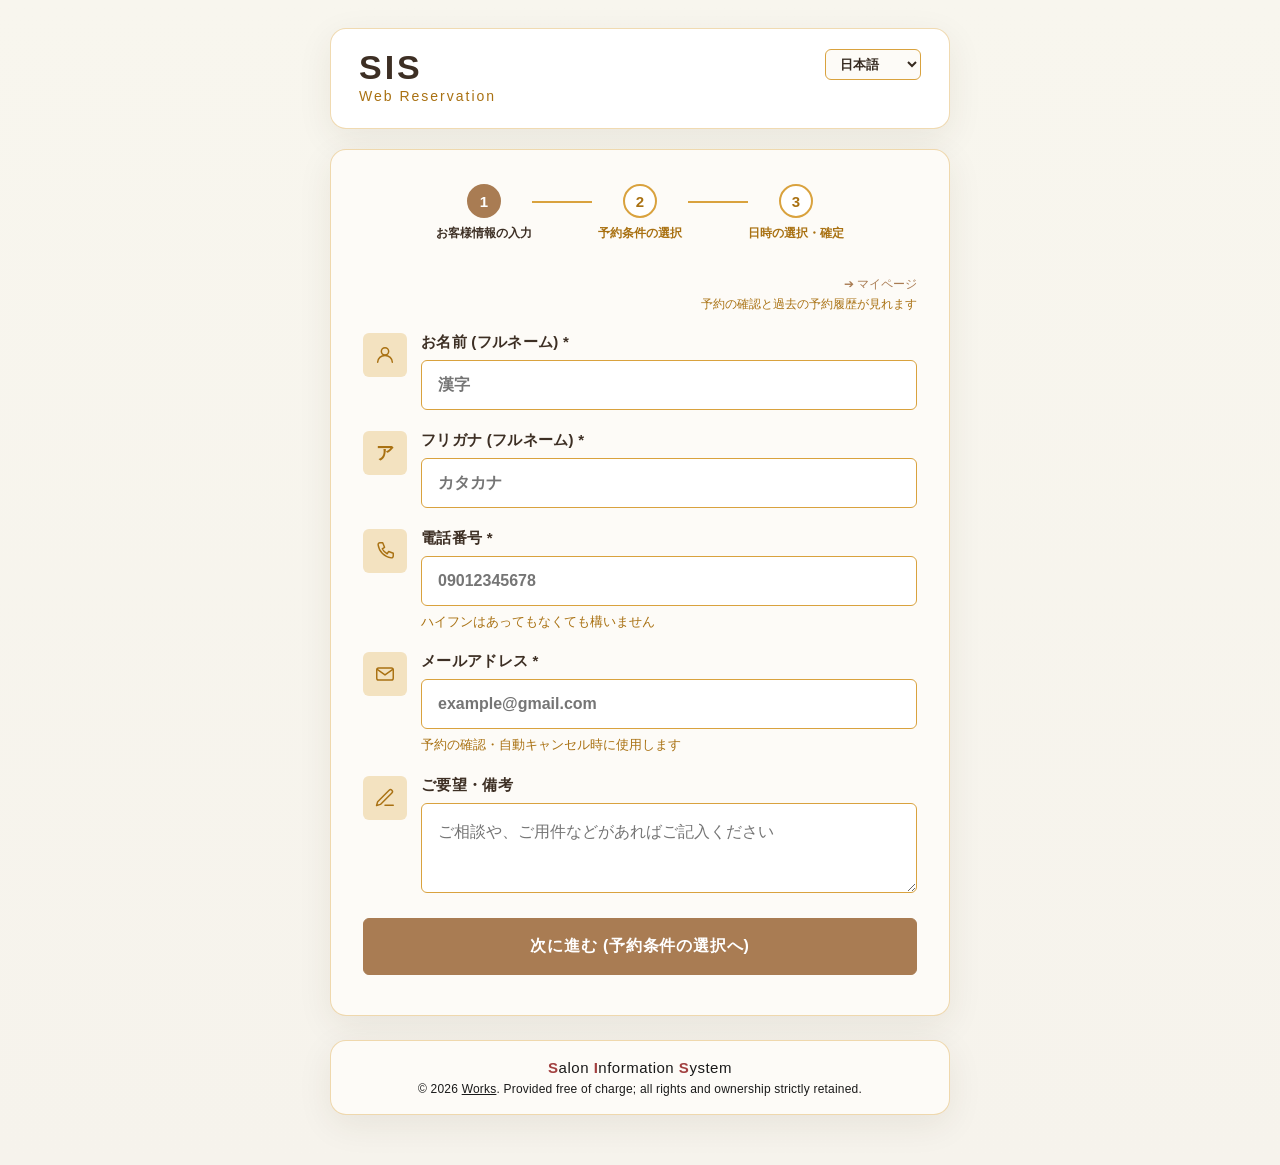
==== index.html @ a1fdc8af "Add files via upload" ====
<!DOCTYPE html>
<html lang="ja">
<head>
  <meta charset="UTF-8">
  <meta name="viewport" content="width=device-width, initial-scale=1.0">
  <title>SIS Web Reservation - ver 4.4.2</title>
  <link rel="stylesheet" href="./style.css?v=1.21.0">
</head>
<body>

<div id="gas-config-bridge" style="display: none;"></div>

<div class="page-header-bar" id="page-header-bar">
  <div class="page-header-left">
    <img id="shop-logo" class="shop-logo" style="display: none;" alt="店舗ロゴ">
    <h1 id="main-title"><span class="title-main">SIS</span><span class="title-sub">Web Reservation</span></h1>
    <div class="subtitle" id="main-subtitle" style="display: none;"></div>
  </div>
  <div class="page-header-right-group">
    <div class="lang-switcher">
      <select id="lang-select" aria-label="Language">
        <option value="ja">日本語</option>
        <option value="en">English</option>
        <option value="ko">한국어</option>
        <option value="zh-CN">简体中文</option>
        <option value="zh-TW">繁體中文</option>
        <option value="fr">Français</option>
      </select>
    </div>
    <div class="page-header-right" id="page-header-right" style="display: none;">
      <div class="header-contact-phone" id="header-contact-phone" style="display: none;">
        <svg class="phone-icon" viewBox="0 0 24 24" fill="none" stroke="currentColor" stroke-width="1.8" stroke-linecap="round" stroke-linejoin="round" aria-hidden="true"><path d="M6.5 3h3l2 5-2.5 1.6a11.5 11.5 0 0 0 5.4 5.4L16 12.5l5 2v3a2 2 0 0 1-2.2 2A16.5 16.5 0 0 1 4.5 5.2 2 2 0 0 1 6.5 3z"/></svg>
        <span id="header-contact-phone-text"></span>
      </div>
      <div class="header-contact-info-line" id="header-contact-info-line" style="display: none;"></div>
    </div>
  </div>
</div>

<div class="container">
  <div id="change-banner" class="change-alert-banner" style="display: none;">
    <span data-i18n-html="change_banner_status">現在 <strong>【予約日時を変更中】</strong> です。</span><br>
    <div class="change-alert-box">
      <strong class="change-alert-title" data-i18n="change_banner_prev_title">【変更前の予約内容】</strong>
      <div class="change-alert-row"><span class="res-label res-label-short" data-i18n="change_banner_label_datetime">日時:</span><span id="prev-datetime" class="font-bold"></span></div>
      <div class="change-alert-row"><span class="res-label res-label-short" data-i18n="change_banner_label_menu">メニュー:</span><span id="prev-menu" class="font-bold"></span></div>
      <div class="change-alert-row"><span class="res-label res-label-short" data-i18n="change_banner_label_staff">担当者:</span><span id="prev-staff" class="font-bold"></span></div>
      <div class="change-alert-row"><span class="res-label res-label-short" data-i18n="change_banner_label_id">予約ID:</span><span id="prev-id" class="font-bold"></span></div>
    </div>
    <span data-i18n="change_banner_instruction">新しい日時を選択して、一番下の「変更を確定する」ボタンを押してください。</span>
    <button type="button" id="cancel-change-btn" class="btn-cancel-change" data-i18n="change_banner_cancel_btn">➔ 変更をやめる</button>
  </div>

  <div class="step-indicator" id="step-indicator">
    <div class="step-item" data-step="1">
      <div class="step-circle">1</div>
      <div class="step-label" data-i18n="step_label_1">お客様情報の入力</div>
    </div>
    <div class="step-line"></div>
    <div class="step-item" data-step="2">
      <div class="step-circle">2</div>
      <div class="step-label" data-i18n="step_label_2">予約条件の選択</div>
    </div>
    <div class="step-line"></div>
    <div class="step-item" data-step="3">
      <div class="step-circle">3</div>
      <div class="step-label" data-i18n="step_label_3">日時の選択・確定</div>
    </div>
  </div>

  <form id="reservation-form">

    <!-- ==========================================
         STEP 1: お客様情報の入力画面
         ========================================== -->
    <div id="step-1-container" class="step-section">
      <div class="check-link-area">
        <button type="button" id="home-btn" class="btn-link" style="display: none;">⬅ トップページに戻る</button>
        <div class="check-link-cta">
          <button type="button" id="go-to-check-btn" class="btn-link" data-i18n="mypage_link">➔ マイページ</button>
          <div class="check-link-note" data-i18n="mypage_note">予約の確認と過去の予約履歴が見れます</div>
        </div>
      </div>

      <div class="form-group form-group-icon">
        <div class="field-icon" aria-hidden="true">
          <svg viewBox="0 0 24 24" fill="none" stroke="currentColor" stroke-width="1.6" stroke-linecap="round" stroke-linejoin="round"><circle cx="12" cy="8" r="4"/><path d="M4 20c0-4.4 3.6-7.5 8-7.5s8 3.1 8 7.5"/></svg>
        </div>
        <div class="field-content">
          <label for="name" data-i18n="label_name">お名前 (フルネーム) *</label>
          <input type="text" id="name" required placeholder="漢字" data-i18n-placeholder="placeholder_name">
        </div>
      </div>

      <div class="form-group form-group-icon">
        <div class="field-icon field-icon-text" aria-hidden="true">ア</div>
        <div class="field-content">
          <label for="name_kana" data-i18n="label_name_kana">フリガナ (フルネーム) *</label>
          <input type="text" id="name_kana" required placeholder="カタカナ" data-i18n-placeholder="placeholder_name_kana">
        </div>
      </div>

      <div class="form-group form-group-icon">
        <div class="field-icon" aria-hidden="true">
          <svg viewBox="0 0 24 24" fill="none" stroke="currentColor" stroke-width="1.6" stroke-linecap="round" stroke-linejoin="round"><path d="M6.5 3h3l2 5-2.5 1.6a11.5 11.5 0 0 0 5.4 5.4L16 12.5l5 2v3a2 2 0 0 1-2.2 2A16.5 16.5 0 0 1 4.5 5.2 2 2 0 0 1 6.5 3z"/></svg>
        </div>
        <div class="field-content">
          <label for="tel" data-i18n="label_tel">電話番号 *</label>
          <input type="tel" id="tel" required placeholder="09012345678" pattern="^[0-9\-]+$" data-i18n-placeholder="placeholder_tel">
          <div class="note" data-i18n="note_tel">ハイフンはあってもなくても構いません</div>
        </div>
      </div>

      <div class="form-group form-group-icon">
        <div class="field-icon" aria-hidden="true">
          <svg viewBox="0 0 24 24" fill="none" stroke="currentColor" stroke-width="1.6" stroke-linecap="round" stroke-linejoin="round"><rect x="3" y="5.5" width="18" height="13" rx="2"/><path d="M3.5 7l8.5 6 8.5-6"/></svg>
        </div>
        <div class="field-content">
          <label for="email" data-i18n="label_email">メールアドレス *</label>
          <input type="email" id="email" required placeholder="example@gmail.com" data-i18n-placeholder="placeholder_email">
          <div class="note" data-i18n="note_email">予約の確認・自動キャンセル時に使用します</div>
        </div>
      </div>

      <div class="form-group form-group-icon">
        <div class="field-icon" aria-hidden="true">
          <svg viewBox="0 0 24 24" fill="none" stroke="currentColor" stroke-width="1.6" stroke-linecap="round" stroke-linejoin="round"><path d="M12 20h9"/><path d="M16.5 3.5a2.1 2.1 0 0 1 3 3L7 19l-4.2 1.2L4 16 16.5 3.5z"/></svg>
        </div>
        <div class="field-content">
          <label for="memo" data-i18n="label_memo">ご要望・備考</label>
          <textarea id="memo" placeholder="ご相談や、ご用件などがあればご記入ください" data-i18n-placeholder="placeholder_memo"></textarea>
        </div>
      </div>

      <button type="button" id="to-step-2-btn" class="btn-submit" data-i18n="btn_to_step2">次に進む (予約条件の選択へ)</button>
    </div>

    <!-- ==========================================
         STEP 2: 予約条件の選択画面
         ========================================== -->
    <div id="step-2-container" class="step-section" style="display: none;">
      <div class="check-link-area">
        <div class="check-link-cta">
          <button type="button" id="go-to-check-btn-step2" class="btn-link" data-i18n="mypage_link">➔ マイページ</button>
          <div class="check-link-note" data-i18n="mypage_note">予約の確認と過去の予約履歴が見れます</div>
        </div>
      </div>

      <div class="form-group form-group-icon">
        <div class="field-icon" aria-hidden="true">
          <svg viewBox="0 0 24 24" fill="none" stroke="currentColor" stroke-width="1.6" stroke-linecap="round" stroke-linejoin="round"><rect x="3.5" y="5" width="17" height="15" rx="2"/><path d="M3.5 9.5h17"/><path d="M8 3v4"/><path d="M16 3v4"/></svg>
        </div>
        <div class="field-content">
          <label for="date" data-i18n="label_date">ご来店希望日 *</label>
          <input type="date" id="date">
        </div>
      </div>

      <div class="form-group form-group-icon" id="staff-group">
        <div class="field-icon" aria-hidden="true">
          <svg viewBox="0 0 24 24" fill="none" stroke="currentColor" stroke-width="1.6" stroke-linecap="round" stroke-linejoin="round"><circle cx="12" cy="8" r="4"/><path d="M4 20c0-4.4 3.6-7.5 8-7.5s8 3.1 8 7.5"/></svg>
        </div>
        <div class="field-content">
          <label for="staff" data-i18n="label_staff">担当スタッフ *</label>
          <select id="staff">
            <!-- JSが自動組み立て -->
          </select>
        </div>
      </div>

      <div class="form-group form-group-icon">
        <div class="field-icon" aria-hidden="true">
          <svg viewBox="0 0 24 24" fill="none" stroke="currentColor" stroke-width="1.6" stroke-linecap="round" stroke-linejoin="round"><circle cx="6" cy="6" r="3"/><circle cx="6" cy="18" r="3"/><path d="M20 4L8.5 15.5"/><path d="M14.5 14.5L20 20"/><path d="M8.5 8.5L11 11"/></svg>
        </div>
        <div class="field-content">
          <label><span data-i18n="label_menu">施術メニュー</span><span id="menu-multi-select-note" data-i18n="label_menu_multi_note"> (複数選択可)</span> *</label>
          <div id="menu-container" class="menu-checkbox-container">
            <!-- ここにJavaScriptでチェックボックスを動的に生成します -->
          </div>
          <p id="menu-note-text" class="menu-note-text" style="display: none;"></p>
          <div id="menu-total-display" class="menu-total-display" style="display: none;"></div>
        </div>
      </div>

      <div class="btn-group">
        <button type="button" id="back-to-step-1-btn" class="btn-back" data-i18n="btn_back">⬅ 戻る</button>
        <button type="button" id="to-step-3-btn" class="btn-submit" data-i18n="btn_to_step3">次に進む (空き日時の選択へ)</button>
      </div>
    </div>

    <!-- ==========================================
         STEP 3: 空き日時の選択・確定画面
         ========================================== -->
    <div id="step-3-container" class="step-section" style="display: none;">
      <div class="form-group">
        <label class="label-with-icon">
          <svg viewBox="0 0 24 24" fill="none" stroke="currentColor" stroke-width="1.6" stroke-linecap="round" stroke-linejoin="round" class="label-icon" aria-hidden="true"><circle cx="12" cy="12" r="8.5"/><path d="M12 7.5V12l3 2"/></svg>
          <span data-i18n="label_datetime_select">ご来店希望日時を選択してください *</span>
        </label>
        <div class="timetable-nav-group">
          <button type="button" id="prev-timetable-btn" class="btn-timetable-nav" data-i18n="btn_prev_timetable">⬅ 前の日程を見る</button>
          <button type="button" id="next-timetable-btn" class="btn-timetable-nav" data-i18n="btn_next_timetable">次の日程を見る ➔</button>
        </div>
        <div id="timetable-loading" class="note" style="display: none;" data-i18n="timetable_loading">空き状況をリアルタイムで読み込んでいます...</div>
        <div id="timetable-container">
          <div class="no-data" data-i18n="timetable_placeholder">条件に沿った空き枠を表示しています。</div>
        </div>
        <input type="hidden" id="selected-date">
        <input type="hidden" id="selected-time">
      </div>

      <div class="btn-group">
        <button type="button" id="back-to-step-2-btn" class="btn-back" data-i18n="btn_back">⬅ 戻る</button>
        <button type="submit" id="submit-btn" class="btn-submit" disabled data-i18n="submit_btn_default">日時を選択してください</button>
      </div>
    </div>

  </form>

  <!-- ==========================================
       別画面風: 予約の確認・キャンセル画面
       ========================================== -->
  <div id="check-tab-container" class="step-section" style="display: none;">
    <h2 data-i18n="mypage_title">ご予約の確認・キャンセル</h2>
    <div class="form-group">
      <label for="check-tel" data-i18n="label_check_tel">ご登録の電話番号</label>
      <input type="tel" id="check-tel" placeholder="09012345678" data-i18n-placeholder="placeholder_tel">
    </div>
    
    <div class="form-group">
      <label for="check-email" data-i18n="label_check_email">ご登録のメールアドレス</label>
      <input type="email" id="check-email" placeholder="example@gmail.com" data-i18n-placeholder="placeholder_email">
      <div class="note" data-i18n="note_check">ご予約時に入力した「電話番号」と「メールアドレス」で検索します。</div>
    </div>
    
    <div class="btn-group">
      <button type="button" id="back-from-check-btn" class="btn-back" data-i18n="btn_back_to_new">⬅ 戻る（新規予約へ）</button>
      <button type="button" id="check-btn" class="btn-submit" data-i18n="btn_check">ご予約状況を確認する</button>
    </div>

    <hr class="section-divider">

    <div class="mypage-tabs">
      <button type="button" class="mypage-tab-btn active" id="mypage-tab-current" data-target="check-results-area" data-i18n="tab_current">現在の予約</button>
      <button type="button" class="mypage-tab-btn" id="mypage-tab-history" data-target="history-results-area" data-i18n="tab_history">過去の履歴</button>
      <button type="button" class="mypage-tab-btn" id="mypage-tab-waitlist" data-target="waitlist-results-area" data-i18n="tab_waitlist">キャンセル待ち</button>
    </div>

    <div id="check-results-area" class="mypage-tab-panel">
      <div class="no-data" data-i18n="check_placeholder">情報を入力して確認ボタンを押してください。</div>
    </div>

    <div id="history-results-area" class="mypage-tab-panel" style="display: none;"></div>

    <div id="waitlist-results-area" class="mypage-tab-panel" style="display: none;"></div>
  </div>

  <!-- ==========================================
       情報セクションのカードから遷移する、断片ページの表示エリア
       ヘッダー・フッターはそのままに、この部分だけ差し替わる
       ========================================== -->
  <div id="page-fragment-container" class="step-section" style="display: none;">
    <div class="check-link-area">
      <button type="button" id="back-to-reservation-btn" class="btn-link" data-i18n="btn_back_to_form">⬅ 予約フォームに戻る</button>
    </div>
    <div id="page-fragment-content"></div>
  </div>

</div>

<div class="info-section" id="info-section" style="display: none;">
  <div class="info-section-heading" id="info-section-heading">Information</div>
  <div class="info-cards" id="info-cards">
    <!-- ここにJavaScriptでカードを動的に生成します -->
  </div>
</div>

<div class="system-footer">
  <span class="footer-highlight">S</span>alon <span class="footer-highlight">I</span>nformation <span class="footer-highlight">S</span>ystem
  <!-- リンク先が決まったら、下の href="#" を書き換える -->
  <div class="copyright-line">&copy; 2026 <a href="#" id="copyright-link" target="_blank" rel="noopener">Works</a>. Provided free of charge; all rights and ownership strictly retained.</div>
</div>

<!-- 予約確定前の確認ポップアップ（装飾できるよう、ブラウザ標準のconfirm()の代わりに自作） -->
<div id="custom-confirm-overlay" class="custom-confirm-overlay" style="display: none;">
  <div class="custom-confirm-box">
    <div id="custom-confirm-message" class="custom-confirm-message"></div>
    <div class="custom-confirm-buttons">
      <button type="button" id="custom-confirm-cancel-btn" class="btn-confirm-cancel" data-i18n="confirm_cancel_btn">キャンセル</button>
      <button type="button" id="custom-confirm-ok-btn" class="btn-confirm-ok" data-i18n="confirm_ok_btn">はい</button>
    </div>
  </div>
</div>

<!-- スクリプトの読み込み末尾にバージョンを追加して強制読み込みを実施 -->
<script src="./js/i18n.js?v=1.0.0"></script>
<script src="./js/config.js?v=1.21.0"></script>
<script src="./js/storage.js?v=1.21.0"></script>
<script src="./js/api.js?v=1.21.0"></script>
<script src="./js/utils.js?v=1.21.0"></script>
<script src="./js/ui-core.js?v=1.0.0"></script>
<script src="./js/ui-timetable.js?v=1.0.0"></script>
<script src="./js/ui-events.js?v=1.0.0"></script>
<script src="./js/booking.js?v=1.21.0"></script>

</body>
</html>
---- style.css ----
/* ==========================================================
SIS Frontend Style
Salon Information System
Design : Elegant Salon / Minimal Luxury
※ HTML・JavaScriptの構造は変更せず、CSSのみでデザイン調整
========================================================== */

:root {
--primary-color: #3d2f24;
--accent-color: #a97c53;
--accent-dark: #8a6340;

--bg-color: #f6f3ec;
--card-bg: #fdfbf7;
--input-bg: #ffffff;

--text-color: #362a20;
--sub-text-color: #a97112;

--border-color: #d9a23e;
--border-light: #f0d9a8;

--success-color: #4a6e53;
--success-bg: #f2f7f3;

--danger-color: #a13f3f;
--danger-bg: #fbf4f3;

--shadow-soft: 0 10px 35px rgba(70, 55, 30, 0.08);
--shadow-hover: 0 12px 32px rgba(70, 55, 30, 0.14);

--radius-sm: 6px;
--radius-md: 10px;
--radius-lg: 16px;
}

/* ==========================================================
Reset
========================================================== */

* {
  box-sizing: border-box;
  margin: 0;
  padding: 0;
  font-family:
  "Helvetica Neue",
  "Hiragino Kaku Gothic ProN",
  "Yu Gothic",
  "YuGothic",
  Arial,
  sans-serif;
  }

body {
background:
linear-gradient(
180deg,
#f8f6ee 0%,
#f6f3ec 100%
);

color: var(--text-color);
padding: 28px 16px 50px;

display: flex;
flex-direction: column;
align-items: center;

min-height: 100vh;
}

/* ==========================================================
Main Container
========================================================== */

.container {
max-width: 620px;
width: 100%;

background: var(--card-bg);

padding: 34px 32px 40px;

border: 1px solid rgba(217, 162, 62, 0.4);

border-radius: var(--radius-lg);

box-shadow: var(--shadow-soft);
}

/* ==========================================================
Page Header Bar（ロゴ・店舗名 / 連絡先情報）
========================================================== */

.page-header-bar {
max-width: 620px;
width: 100%;

display: flex;
align-items: flex-start;
justify-content: space-between;

gap: 20px;

margin-bottom: 20px;

flex-wrap: wrap;

background: #ffffff;

padding: 20px 28px;

border: 1px solid rgba(217, 162, 62, 0.4);

border-radius: var(--radius-lg);

box-shadow: var(--shadow-soft);
}

.page-header-left {
display: flex;
flex-direction: column;

flex: 1 1 auto;

min-width: 0;
}

.page-header-right-group {
display: flex;
flex-direction: column;
align-items: flex-end;

flex: 0 0 auto;

gap: 4px;
}

.page-header-right {
flex: 0 0 auto;

text-align: right;
}

.lang-switcher {
flex: 0 0 auto;
}

.lang-switcher select {
padding: 6px 10px;

border: 1px solid var(--border-color);

border-radius: var(--radius-sm);

background-color: var(--card-bg);

color: var(--text-color);

font-size: 13px;
font-weight: 600;

cursor: pointer;
}

.header-contact-phone {
display: flex;
align-items: center;
justify-content: flex-end;

gap: 6px;

font-size: 18px;
font-weight: 700;

color: var(--primary-color);

margin-bottom: 4px;
}

.header-contact-phone .phone-icon {
width: 18px;
height: 18px;

flex: 0 0 auto;
}

.header-contact-info-line {
font-size: 13px;

color: var(--sub-text-color);
}

/* ==========================================================
Header
========================================================== */

.shop-logo {
display: block;

max-width: 150px;
max-height: 80px;

margin: 0 0 8px;

object-fit: contain;
}

h1 {
font-size: 26px;

text-align: left;

margin-bottom: 4px;

color: var(--primary-color);
}

.title-main {
display: block;

font-size: 34px;
font-weight: 700;

letter-spacing: 3px;

line-height: 1.1;
}

.title-sub {
display: block;

font-size: 14px;
font-weight: 500;

letter-spacing: 2px;

color: var(--sub-text-color);

margin-top: 2px;
}

.subtitle {
text-align: left;

font-size: 13px;

color: var(--sub-text-color);

margin-bottom: 0;

letter-spacing: 0.8px;
}

/* ==========================================================
Step Indicator
========================================================== */

.step-indicator {
display: flex;
align-items: flex-start;
justify-content: center;

margin-bottom: 32px;
}

.step-item {
display: flex;
flex-direction: column;
align-items: center;

flex: 0 0 auto;

width: 96px;
}

.step-circle {
width: 34px;
height: 34px;

display: flex;
align-items: center;
justify-content: center;

border-radius: 50%;

background-color: #fff;

border: 2px solid var(--border-color);

color: var(--sub-text-color);

font-size: 15px;
font-weight: 700;

transition: background-color 0.25s ease, border-color 0.25s ease, color 0.25s ease;
}

.step-label {
margin-top: 8px;

font-size: 12px;
font-weight: 600;

color: var(--sub-text-color);

text-align: center;

line-height: 1.3;

transition: color 0.25s ease;
}

.step-line {
flex: 1 1 auto;

height: 2px;

background-color: var(--border-color);

margin-top: 17px;

max-width: 60px;

transition: background-color 0.25s ease;
}

/* 現在のステップ：塗りつぶし＋濃い色で強調 */
.step-item.active .step-circle {
background-color: var(--accent-color);

border-color: var(--accent-color);

color: #fff;
}

.step-item.active .step-label {
color: var(--primary-color);
}

/* 完了済みのステップ：アクセントカラーの枠線で区別 */
.step-item.completed .step-circle {
border-color: var(--accent-color);

color: var(--accent-color);
}

.step-line.completed {
background-color: var(--accent-color);
}

.system-footer {
max-width: 620px;
width: 100%;

text-align: center;

font-size: 15px;

color: #1a1a1a;

margin-top: 24px;

padding: 18px 24px;

background: var(--card-bg);

border: 1px solid rgba(217, 162, 62, 0.4);

border-radius: var(--radius-lg);

box-shadow: var(--shadow-soft);

letter-spacing: 0.5px;
}

/* ==========================================================
Info Section（トップ下部：ホームページ風の案内リンク集）
========================================================== */

.info-section {
max-width: 620px;
width: 100%;

margin-top: 24px;

padding: 32px 28px;

text-align: center;

background: var(--card-bg);

border: 1px solid rgba(217, 162, 62, 0.4);

border-radius: var(--radius-lg);

box-shadow: var(--shadow-soft);
}

.info-section-heading {
position: relative;

font-size: 18px;
font-weight: 700;

letter-spacing: 2px;

color: var(--primary-color);

margin-bottom: 28px;

padding-bottom: 16px;

border-bottom: 1px solid var(--border-light);
}

.info-cards {
display: flex;
flex-wrap: wrap;

justify-content: center;

gap: 20px;
}

.info-card {
display: flex;
flex-direction: column;
align-items: center;

flex: 1 1 120px;
max-width: 150px;

text-decoration: none;

padding: 4px;

border-radius: var(--radius-sm);

transition: transform 0.2s ease, opacity 0.2s ease;
}

.info-card:hover {
transform: translateY(-3px);

opacity: 0.85;
}

.info-card-icon {
width: 46px;
height: 46px;

display: flex;
align-items: center;
justify-content: center;

border-radius: 50%;

border: 1.5px solid var(--sub-text-color);

color: var(--sub-text-color);

margin-bottom: 10px;

overflow: hidden;
}

.info-card-icon-img {
width: 100%;
height: 100%;

object-fit: cover;
}

.info-card-icon svg {
width: 22px;
height: 22px;
}

.info-card-title {
font-size: 14px;
font-weight: 700;

color: var(--primary-color);

margin-bottom: 6px;
}

.info-card-description {
font-size: 12px;

color: var(--sub-text-color);

line-height: 1.5;
}

.footer-highlight {
color: var(--danger-color);

font-weight: 700;
}

.copyright-line {
font-size: 12px;

color: #1a1a1a;

margin-top: 6px;

letter-spacing: 0.2px;
}

.copyright-line a {
color: #1a1a1a;

text-decoration: underline;
}

.copyright-line a:hover {
color: var(--accent-color);
}

/* ==========================================================
Tabs
========================================================== */

.tabs {
display: flex;

border-bottom: 1px solid var(--border-color);

margin-bottom: 30px;

gap: 4px;
}

.tab-btn {
flex: 1;

padding: 13px 8px;

text-align: center;

background: transparent;

border: none;

font-size: 14px;

font-weight: 500;

color: #9a948d;

cursor: pointer;

transition:
color 0.25s ease,
background-color 0.25s ease;

position: relative;
}

.tab-btn:hover {
color: var(--accent-color);
}

.tab-btn.active {
color: var(--accent-color);

background-color: rgba(169, 124, 83, 0.06);

border-bottom: none;

margin-bottom: 0;
}

.tab-btn.active::after {
content: "";

position: absolute;

left: 22%;
right: 22%;
bottom: -1px;

height: 2px;

background-color: var(--accent-color);

border-radius: 2px;
}

.tab-content {
display: none;
}

.tab-content.active {
display: block;
}

/* ==========================================================
Form
========================================================== */

.form-group {
margin-bottom: 21px;
}

.form-group-icon {
display: flex;
align-items: flex-start;

gap: 14px;
}

.field-icon {
flex: 0 0 auto;

width: 44px;
height: 44px;

display: flex;
align-items: center;
justify-content: center;

border-radius: var(--radius-sm);

background-color: #f3e2c0;

color: var(--sub-text-color);
}

.field-icon svg {
width: 22px;
height: 22px;
}

.field-icon-text {
font-size: 18px;
font-weight: 700;
}

.form-group-icon .field-content {
flex: 1 1 auto;

min-width: 0;
}

.label-with-icon {
display: flex;
align-items: center;

gap: 8px;
}

.label-icon {
width: 20px;
height: 20px;

flex: 0 0 auto;

color: var(--accent-color);
}

label {
display: block;

margin-bottom: 8px;

font-weight: 600;

font-size: 15px;

color: var(--primary-color);

letter-spacing: 0.3px;
}

input[type="text"],
input[type="tel"],
input[type="email"],
input[type="date"],
select,
textarea {
width: 100%;

padding: 15px 16px;

border: 1px solid var(--border-color);

border-radius: var(--radius-sm);

font-size: 16px;

font-weight: 600;

color: var(--text-color);

background-color: var(--input-bg);

transition:
border-color 0.2s ease,
box-shadow 0.2s ease,
background-color 0.2s ease;

appearance: auto;
}

/* type="date" はスマホ（特にiPhone）で高さ・文字位置が崩れやすいため、個別に調整する */
input[type="date"] {
min-height: 52px;

line-height: 1.4;
}

input[type="date"]::-webkit-date-and-time-value {
text-align: left;
}

select option {
font-size: 16px;

font-weight: 600;

font-family: inherit;

color: var(--text-color);

padding: 8px;
}

input:hover,
select:hover,
textarea:hover {
border-color: #b7bcae;
}

input:focus,
select:focus,
textarea:focus {
outline: none;

border-color: var(--accent-color);

box-shadow:
0 0 0 3px rgba(169, 124, 83, 0.14);

background-color: #fffefd;
}

textarea {
resize: vertical;

min-height: 90px;

line-height: 1.6;

font-weight: 400;
}

.note {
font-size: 13px;

color: var(--sub-text-color);

margin-top: 6px;

line-height: 1.5;
}

/* ==========================================================
Main Submit Button
========================================================== */

.btn-submit {
width: 100%;

padding: 17px 18px;

background-color: var(--accent-color);

color: #ffffff;

border: 1px solid var(--accent-color);

border-radius: var(--radius-sm);

font-size: 16px;

font-weight: 600;

letter-spacing: 0.8px;

cursor: pointer;

transition:
background-color 0.25s ease,
border-color 0.25s ease,
box-shadow 0.25s ease,
transform 0.15s ease;

margin-top: 10px;
}

.btn-submit:hover {
background-color: var(--accent-dark);

border-color: var(--accent-dark);

box-shadow: 0 5px 15px rgba(138, 99, 64, 0.20);
}

.btn-submit:active {
transform: translateY(1px);
}

.btn-submit:disabled {
background-color: #d3d6cb;

border-color: #d3d6cb;

cursor: not-allowed;

box-shadow: none;
}

/* ==========================================================
Change Alert
========================================================== */

.change-alert-banner {
display: none;

background-color: #eef0e6;

border: 1px solid #c9cec2;

padding: 17px;

border-radius: var(--radius-md);

margin-bottom: 22px;

font-size: 13px;

color: #5f5750;

line-height: 1.6;
}

.change-alert-banner strong {
color: var(--accent-dark);
}

.change-alert-box {
margin: 12px 0;

padding: 12px 14px;

background-color: #fffdfb;

border-radius: var(--radius-sm);

border-left: 3px solid var(--accent-color);

font-size: 13px;

text-align: left;
}

.change-alert-title {
display: block;

margin-bottom: 6px;

color: var(--accent-dark);

font-weight: 600;
}

.change-alert-row {
margin-bottom: 4px;
}

.change-alert-row:last-child {
margin-bottom: 0;
}

.btn-cancel-change {
background: none;

border: none;

color: var(--danger-color);

font-weight: 500;

cursor: pointer;

text-decoration: underline;

margin-left: 10px;

font-size: 12px;
}

/* ==========================================================
Common Utility
========================================================== */

.font-bold {
font-weight: 600;
}

.text-danger {
color: var(--danger-color);
}

.section-divider {
border: 0;

border-top: 1px solid var(--border-light);

margin: 32px 0;
}

/* ==========================================================
Reservation Result
========================================================== */

.results-title {
font-size: 14px;

margin-bottom: 16px;

color: var(--primary-color);

font-weight: 500;
}

.reservation-card {
border: 1px solid var(--border-color);

border-left: 4px solid var(--accent-color);

padding: 19px;

border-radius: var(--radius-md);

margin-bottom: 18px;

background-color: #fffdfb;

text-align: left;

box-shadow: 0 4px 16px rgba(72, 61, 50, 0.045);

transition:
box-shadow 0.2s ease,
transform 0.2s ease;
}

.reservation-card:hover {
box-shadow: var(--shadow-hover);

transform: translateY(-1px);
}

.res-row {
font-size: 14px;

margin-bottom: 9px;

color: #4d4843;

line-height: 1.5;
}

.res-label {
font-weight: 600;

color: var(--primary-color);

display: inline-block;

width: 85px;
}

.res-label-short {
width: 70px;
}

.res-id-badge {
display: inline-block;

padding: 3px 7px;

background-color: #eee8e1;

color: #6c6259;

font-size: 10px;

font-weight: 600;

border-radius: 4px;

margin-left: 5px;

letter-spacing: 0.3px;
}

.history-card {
border-left-color: #b7ab9b;
}

.history-status-badge {
display: inline-block;

margin-top: 4px;

padding: 3px 10px;

font-size: 11px;
font-weight: 600;

border-radius: 999px;

letter-spacing: 0.3px;
}

.history-status-visited {
background-color: var(--success-bg);

color: var(--success-color);
}

.history-status-cancelled {
background-color: var(--danger-bg);

color: var(--danger-color);
}

/* ==========================================================
Reservation Card Details
========================================================== */

.res-card-divider {
font-size: 14px;

color: #4d4843;

line-height: 1.5;

margin-top: 11px;

border-top: 1px dashed #d5d9cc;

padding-top: 9px;
}

.res-created-time {
font-size: 11px;

color: #9a938c;

margin-top: 6px;

border-top: none;

padding-top: 0;
}

/* ==========================================================
Reservation Action Buttons
========================================================== */

.btn-action-group {
display: flex;

gap: 10px;

margin-top: 15px;
}

.btn-change {
flex: 1;

text-align: center;

padding: 10px 12px;

background-color: var(--accent-color);

color: white;

border: 1px solid var(--accent-color);

border-radius: var(--radius-sm);

font-size: 12px;

font-weight: 500;

cursor: pointer;

transition:
background-color 0.2s ease,
box-shadow 0.2s ease;
}

.btn-change:hover {
background-color: var(--accent-dark);

box-shadow: 0 4px 12px rgba(138, 99, 64, 0.17);
}

.btn-cancel {
flex: 1;

text-align: center;

padding: 10px 12px;

background-color: #fffdfb;

color: var(--danger-color);

border: 1px solid #d9aaa6;

border-radius: var(--radius-sm);

font-size: 12px;

font-weight: 500;

cursor: pointer;

transition:
background-color 0.2s ease,
border-color 0.2s ease;
}

.btn-cancel:hover {
background-color: var(--danger-bg);

border-color: var(--danger-color);
}

.btn-change:disabled,
.btn-cancel:disabled {
background-color: #f0ede8;

color: #a9a196;

border-color: #d3d6cb;

cursor: not-allowed;

box-shadow: none;
}

.no-data {
text-align: center;

color: var(--sub-text-color);

padding: 25px 20px;

font-size: 13px;
}

/* ==========================================================
Timetable
========================================================== */

#timetable-container {
width: 100%;

overflow-x: auto;

margin-top: 12px;

border: 1px solid var(--border-color);

border-radius: var(--radius-md);

background-color: #fffdfb;

box-shadow: 0 4px 18px rgba(72, 61, 50, 0.045);

scrollbar-width: thin;
}

.timetable-table {
width: 100%;

border-collapse: separate;

border-spacing: 0;

text-align: center;

font-size: 13px;

min-width: 450px;
}

.timetable-table th,
.timetable-table td {
border-right: 1px solid var(--border-light);

border-bottom: 1px solid var(--border-light);

padding: 10px 8px;

vertical-align: middle;
}

.timetable-table th:last-child,
.timetable-table td:last-child {
border-right: none;
}

.timetable-table tr:last-child td {
border-bottom: none;
}

.timetable-table th {
background-color: #eeddb0;

color: var(--primary-color);

font-weight: 600;

letter-spacing: 0.3px;
}

.timetable-table th.day-sat {
background-color: #dce8f2;

color: #3d6b91;
}

.timetable-table th.day-sun {
background-color: #f3dede;

color: #a13f3f;
}

.time-col {
background-color: #f3e2c0;

font-weight: 500;

color: var(--sub-text-color);

width: 70px;
}

.slot-cell {
transition:
background-color 0.2s ease,
color 0.2s ease;
}

.slot-available {
color: var(--danger-color);

font-weight: 700;

font-size: 17px;

background-color: #ffffff;

cursor: pointer;

box-shadow: inset 0 0 0 1px var(--border-light);
}

.slot-available:hover {
background-color: #fbf0ef;
}

.slot-unavailable {
color: #a49b90;

background-color: #e7e1d8;

cursor: not-allowed;
}

.slot-waitlist {
color: var(--accent-dark);

background-color: #f3e2c0;

cursor: pointer;

box-shadow: inset 0 0 0 1px var(--border-color);
}

.slot-waitlist:hover {
background-color: #eecf95;
}

.slot-closed {
background-color: #f5f2ee;

cursor: default;
}

.slot-available.selected {
background-color: var(--danger-color) !important;

color: #ffffff !important;

box-shadow: none;
}

.shop-holiday-cell {
background-color: #f5f2ee;

color: #817970;

font-size: 13px;

letter-spacing: 0.5px;

padding: 20px 10px;

background-image:
linear-gradient(
45deg,
#ebe6df 25%,
transparent 25%,
transparent 50%,
#ebe6df 50%,
#ebe6df 75%,
transparent 75%,
transparent
);

background-size: 20px 20px;
}

/* ==========================================================
Step Controls
========================================================== */

.btn-group {
display: flex;

gap: 12px;

margin-top: 22px;
}

.btn-back {
flex: 1;

padding: 15px;

background-color: #ffffff;

color: #6d665f;

border: 1px solid var(--border-color);

border-radius: var(--radius-sm);

font-size: 15px;

font-weight: 500;

cursor: pointer;

transition:
background-color 0.2s ease,
color 0.2s ease,
border-color 0.2s ease;

text-align: center;
}

.btn-back:hover {
background-color: #f5f1ec;

color: var(--primary-color);

border-color: #b7bcae;
}

.step-section .btn-submit {
margin-top: 0;
}

/* ==========================================================
Reservation Check
========================================================== */

.check-link-area {
display: flex;

align-items: center;

margin-bottom: 20px;
}

.mypage-tabs {
display: flex;

gap: 8px;

margin-bottom: 18px;
}

.mypage-tab-btn {
flex: 1 1 0;

padding: 10px 12px;

border: 1px solid var(--border-color);

border-radius: var(--radius-md);

background-color: var(--card-bg);

color: var(--sub-text-color);

font-size: 14px;
font-weight: 600;

cursor: pointer;

transition:
background-color 0.2s ease,
color 0.2s ease;
}

.mypage-tab-btn.active {
background-color: var(--accent-color);

color: #ffffff;

border-color: var(--accent-color);
}

.mypage-tab-panel {
min-height: 60px;
}

.check-link-cta {
margin-left: auto;

text-align: right;
}

.check-link-note {
font-size: 12px;

color: var(--sub-text-color);

margin-top: 3px;
}

#go-to-check-btn,
#go-to-check-btn-step2 {
margin-left: auto;
}

.btn-link {
background: none;

border: none;

color: var(--accent-color);

font-size: 12px;

font-weight: 500;

cursor: pointer;

text-decoration: none;

transition: color 0.2s ease;
}

.btn-link:hover {
color: var(--accent-dark);

text-decoration: underline;
}

#check-tab-container h2 {
font-size: 18px;

color: var(--primary-color);

margin-bottom: 20px;

text-align: center;

font-weight: 500;

letter-spacing: 0.5px;
}

/* ==========================================================
Mobile
========================================================== */

@media (max-width: 640px) {

body {
padding: 12px 8px 30px;
}

.container {
padding: 27px 18px 30px;

border-radius: 13px;

box-shadow: 0 6px 24px rgba(72, 61, 50, 0.06);

}

.page-header-bar {
flex-direction: column;

align-items: flex-start;

gap: 8px;
}

.info-cards {
gap: 24px 16px;
}

.info-card {
flex: 1 1 40%;
max-width: none;
}

.page-header-right-group {
align-items: flex-start;
}

.page-header-right {
text-align: left;
}

h1 {
font-size: 22px;

letter-spacing: 1.5px;

}

.subtitle {
margin-bottom: 24px;
}

.tabs {
margin-bottom: 25px;
}

.tab-btn {
font-size: 13px;

padding: 12px 5px;

}

.form-group {
margin-bottom: 18px;
}

input[type="text"],
input[type="tel"],
input[type="email"],
input[type="date"],
select,
textarea {
font-size: 16px;

padding: 13px;

}

.reservation-card {
padding: 16px;
}

.res-label {
width: 78px;
}

.btn-action-group {
gap: 8px;
}

.btn-change,
.btn-cancel {
padding: 11px 8px;
}

.btn-group {
gap: 9px;
}

.btn-back,
.btn-submit {
padding: 14px 10px;
}

}

/* ==========================================================
Small Mobile
========================================================== */

@media (max-width: 380px) {

body {
padding-left: 5px;
padding-right: 5px;
}

.container {
padding-left: 14px;
padding-right: 14px;
}

h1 {
font-size: 20px;
}

.tab-btn {
font-size: 12px;
}

.res-label {
width: 72px;
}

}

/* ==========================================================
メニュー選択UI（ui.js の renderMenuUI から移動）
========================================================== */

.menu-select-box {
  width: 100%;
  padding: 8px;
  border-radius: 4px;
  border: 1px solid var(--border-color);
}

.menu-checkbox-list {
  display: flex;
  flex-direction: column;
  gap: 8px;
}

.menu-checkbox-list .checkbox-label {
  display: flex;
  align-items: center;
  gap: 8px;
  cursor: pointer;
  font-size: 16px;
  font-weight: 600;
  color: var(--text-color);
}

.menu-note-text {
  margin-top: 10px;

  padding: 10px 12px;

  background: var(--bg-color, #f7f4ef);
  border-radius: 8px;

  font-size: 13px;
  line-height: 1.6;
  color: var(--sub-text-color, #8a7a68);
}

.menu-total-display {
  margin-top: 10px;

  padding: 10px 14px;

  background: var(--accent-color, #b58a54);
  border-radius: 8px;

  font-size: 15px;
  font-weight: 700;
  color: #ffffff;

  text-align: right;
}

/* ==========================================================
タイムテーブルのページ送りボタン（次/前の日程を見る）
========================================================== */

.timetable-nav-group {
  display: flex;
  gap: 12px;
  margin-bottom: 12px;
}

.btn-timetable-nav {
  flex: 1;
  padding: 10px;
  background-color: #ffffff;
  color: #6d665f;
  border: 1px solid var(--border-color);
  border-radius: var(--radius-sm);
  font-size: 13px;
  font-weight: 500;
  cursor: pointer;
  transition:
    background-color 0.2s ease,
    color 0.2s ease,
    border-color 0.2s ease;
  text-align: center;
}

.btn-timetable-nav:hover:not(:disabled) {
  background-color: #f5f1ec;
  color: var(--primary-color);
  border-color: #b7bcae;
}

.btn-timetable-nav:disabled {
  opacity: 0.4;
  cursor: not-allowed;
}

/* ==========================================================
Custom Confirm Modal（装飾できる確認ポップアップ）
========================================================== */

.custom-confirm-overlay {
position: fixed;
inset: 0;

background: rgba(30, 25, 15, 0.45);

display: flex;
align-items: center;
justify-content: center;

z-index: 100;

padding: 20px;
}

.custom-confirm-box {
max-width: 420px;
width: 100%;

background: var(--card-bg);

padding: 28px 24px;

border-radius: var(--radius-lg);

box-shadow: var(--shadow-hover);
}

.custom-confirm-message {
font-size: 16px;
line-height: 1.7;

color: var(--text-color);

margin-bottom: 24px;

text-align: center;
}

.custom-confirm-highlight {
color: var(--danger-color);

font-weight: 700;
}

.custom-confirm-buttons {
display: flex;

gap: 12px;
}

.btn-confirm-cancel,
.btn-confirm-ok {
flex: 1 1 0;

padding: 12px;

border-radius: var(--radius-sm);

font-size: 15px;
font-weight: 600;

cursor: pointer;

transition: opacity 0.2s ease;
}

.btn-confirm-cancel {
background: #fff;

border: 1px solid var(--border-color);

color: var(--sub-text-color);
}

.btn-confirm-ok {
background-color: var(--accent-color);

border: 1px solid var(--accent-color);

color: #ffffff;
}

.btn-confirm-cancel:hover,
.btn-confirm-ok:hover {
opacity: 0.85;
}
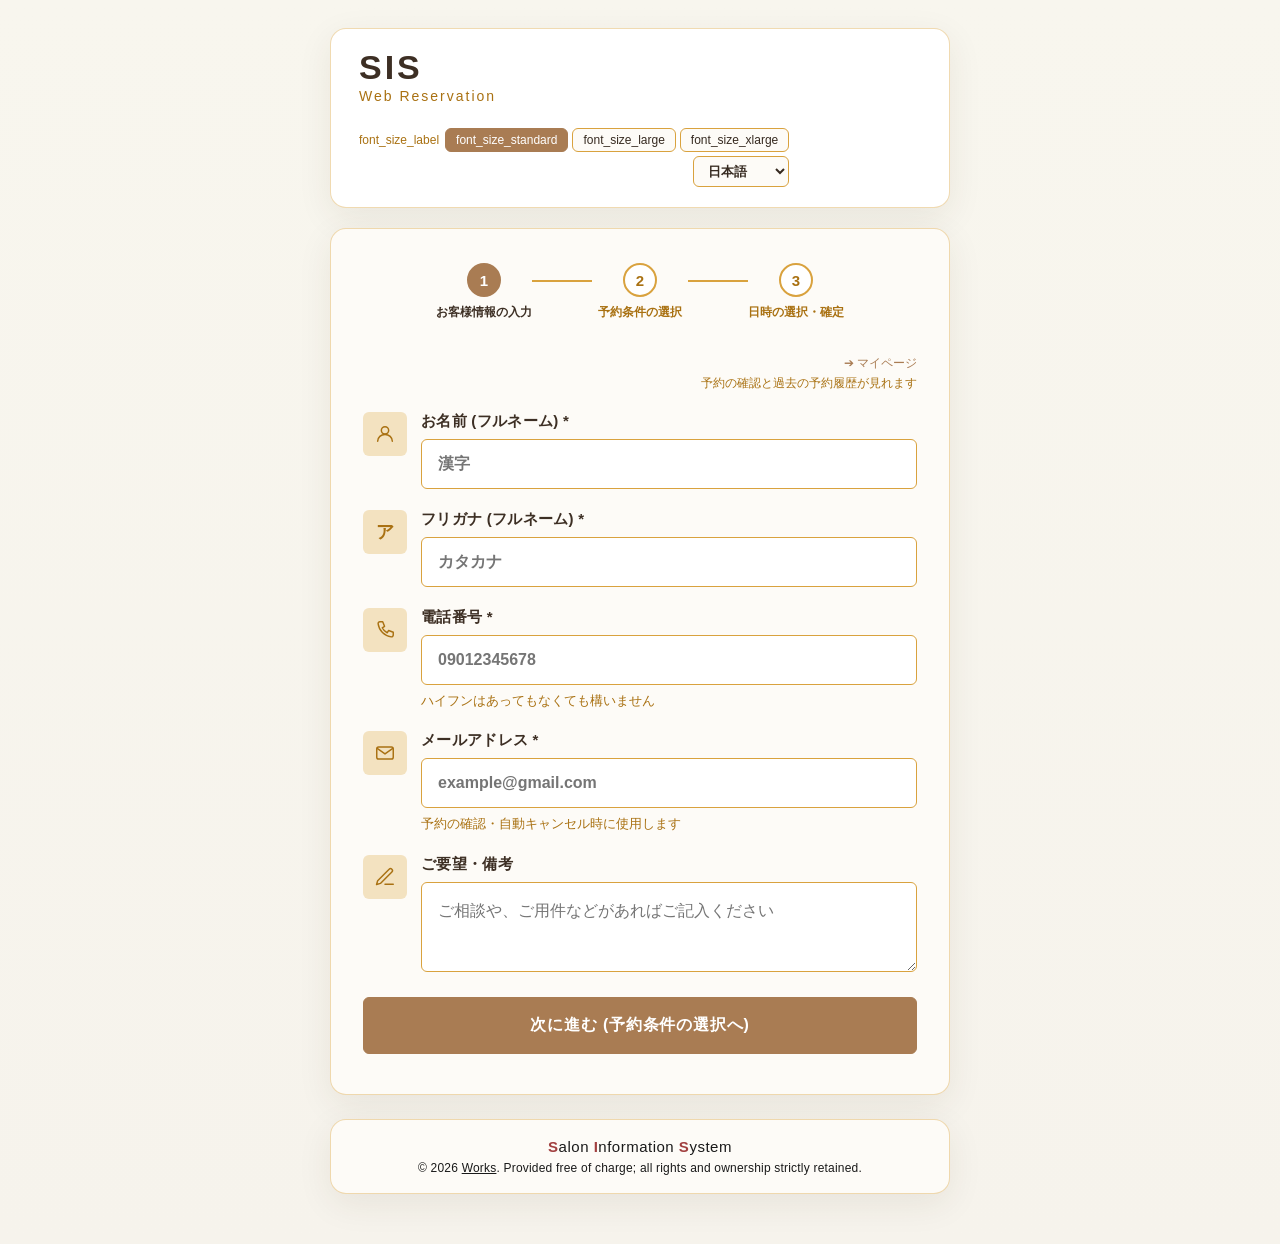
==== commit 76c355ab: "Add files via upload" ====
--- a/index.html
+++ b/index.html
@@ -17,6 +17,12 @@
     <div class="subtitle" id="main-subtitle" style="display: none;"></div>
   </div>
   <div class="page-header-right-group">
+    <div class="font-size-control" id="font-size-control">
+      <span class="font-size-label" data-i18n="font_size_label">文字サイズ</span>
+      <button type="button" class="font-size-btn active" data-scale="100" data-i18n="font_size_standard">標準</button>
+      <button type="button" class="font-size-btn" data-scale="115" data-i18n="font_size_large">大</button>
+      <button type="button" class="font-size-btn" data-scale="130" data-i18n="font_size_xlarge">特大</button>
+    </div>
     <div class="lang-switcher">
       <select id="lang-select" aria-label="Language">
         <option value="ja">日本語</option>
@@ -298,7 +304,7 @@
 <script src="./js/storage.js?v=1.21.0"></script>
 <script src="./js/api.js?v=1.21.0"></script>
 <script src="./js/utils.js?v=1.21.0"></script>
-<script src="./js/ui-core.js?v=1.0.0"></script>
+<script src="./js/ui-core.js?v=1.0.1"></script>
 <script src="./js/ui-timetable.js?v=1.0.0"></script>
 <script src="./js/ui-events.js?v=1.0.0"></script>
 <script src="./js/booking.js?v=1.21.0"></script>
--- a/style.css
+++ b/style.css
@@ -146,6 +146,44 @@
 flex: 0 0 auto;
 }
 
+.font-size-control {
+display: flex;
+align-items: center;
+gap: 4px;
+
+flex: 0 0 auto;
+}
+
+.font-size-label {
+font-size: 12px;
+color: var(--sub-text-color);
+
+margin-right: 2px;
+}
+
+.font-size-btn {
+padding: 4px 10px;
+
+border: 1px solid var(--border-color);
+border-radius: var(--radius-sm);
+
+background-color: var(--card-bg);
+color: var(--text-color);
+
+font-size: 12px;
+cursor: pointer;
+}
+
+.font-size-btn.active {
+background-color: var(--accent-color);
+border-color: var(--accent-color);
+color: #ffffff;
+}
+
+.font-size-btn:hover {
+border-color: var(--accent-dark);
+}
+
 .lang-switcher select {
 padding: 6px 10px;
 
@@ -1370,8 +1408,9 @@
 border-radius: var(--radius-sm);
 
 font-size: 15px;
-
 font-weight: 500;
+
+white-space: nowrap;
 
 cursor: pointer;
 
@@ -1831,3 +1870,25 @@
 .btn-confirm-ok:hover {
 opacity: 0.85;
 }
+
+/* ==========================================================
+Information：紹介ページ本文（管理画面「ページ編集」タブで編集した内容）
+========================================================== */
+
+#page-fragment-content img {
+max-width: 100%;
+
+border-radius: var(--radius-sm);
+
+margin: 8px 0;
+}
+
+#page-fragment-content iframe {
+max-width: 100%;
+
+border-radius: var(--radius-sm);
+
+margin: 8px 0;
+
+border: 1px solid var(--border-color);
+}
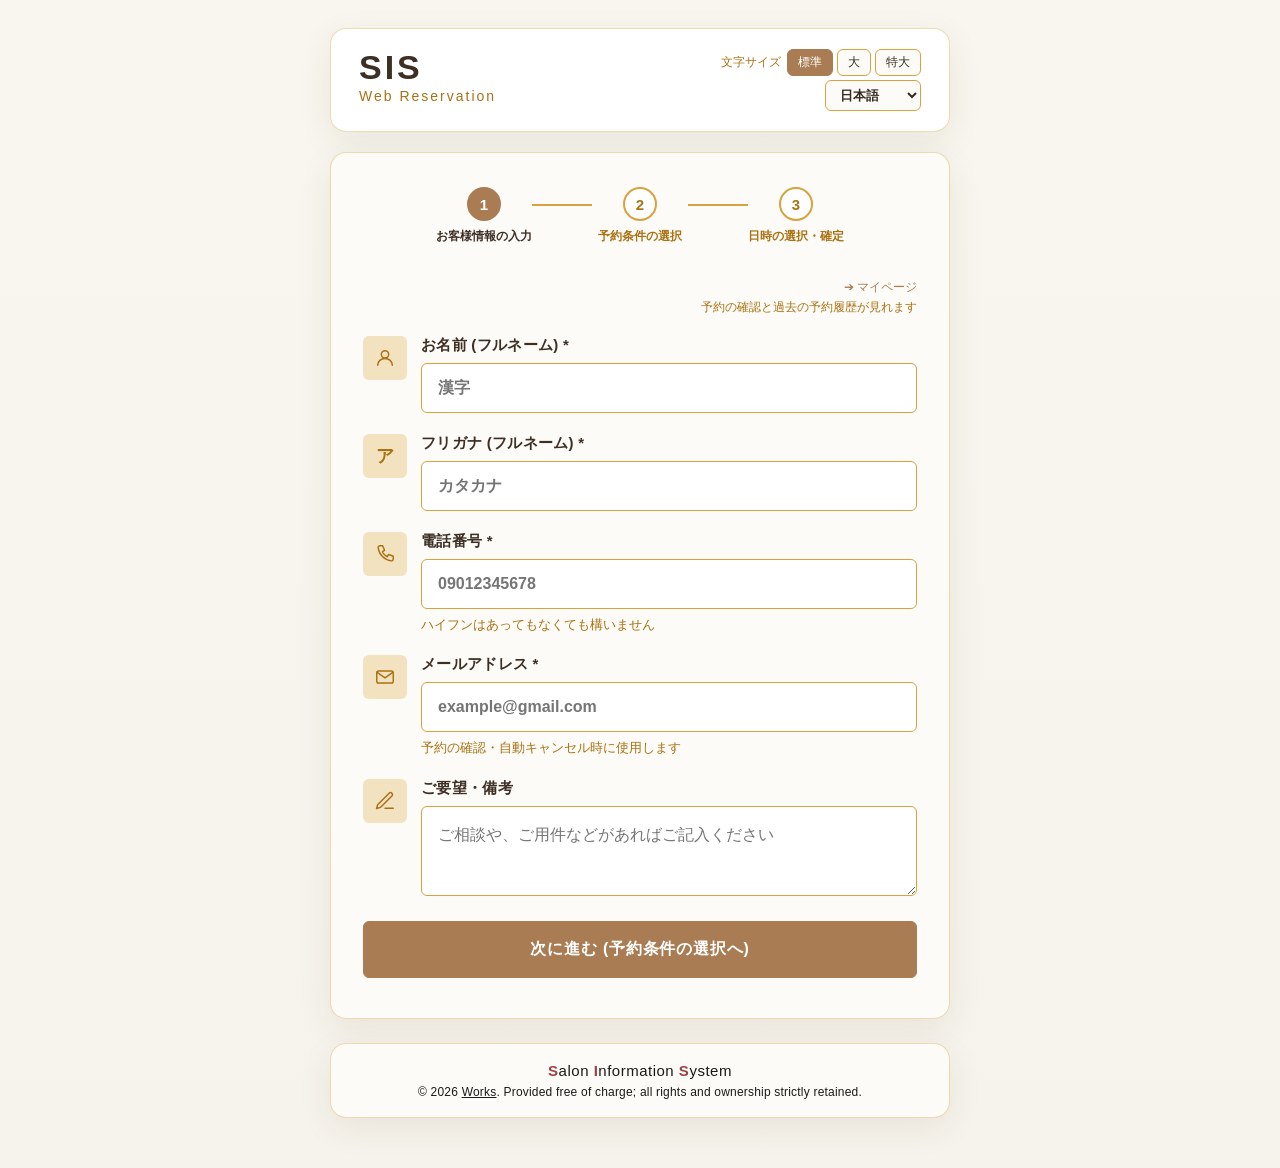
==== commit d8f1e3a1: "Add files via upload" ====
--- a/index.html
+++ b/index.html
@@ -283,8 +283,7 @@
 
 <div class="system-footer">
   <span class="footer-highlight">S</span>alon <span class="footer-highlight">I</span>nformation <span class="footer-highlight">S</span>ystem
-  <!-- リンク先が決まったら、下の href="#" を書き換える -->
-  <div class="copyright-line">&copy; 2026 <a href="#" id="copyright-link" target="_blank" rel="noopener">Works</a>. Provided free of charge; all rights and ownership strictly retained.</div>
+  <div class="copyright-line">&copy; 2026 <a href="https://sis.hair" id="copyright-link" target="_blank" rel="noopener">SIS</a>. Provided free of charge; all rights and ownership strictly retained.</div>
 </div>
 
 <!-- 予約確定前の確認ポップアップ（装飾できるよう、ブラウザ標準のconfirm()の代わりに自作） -->
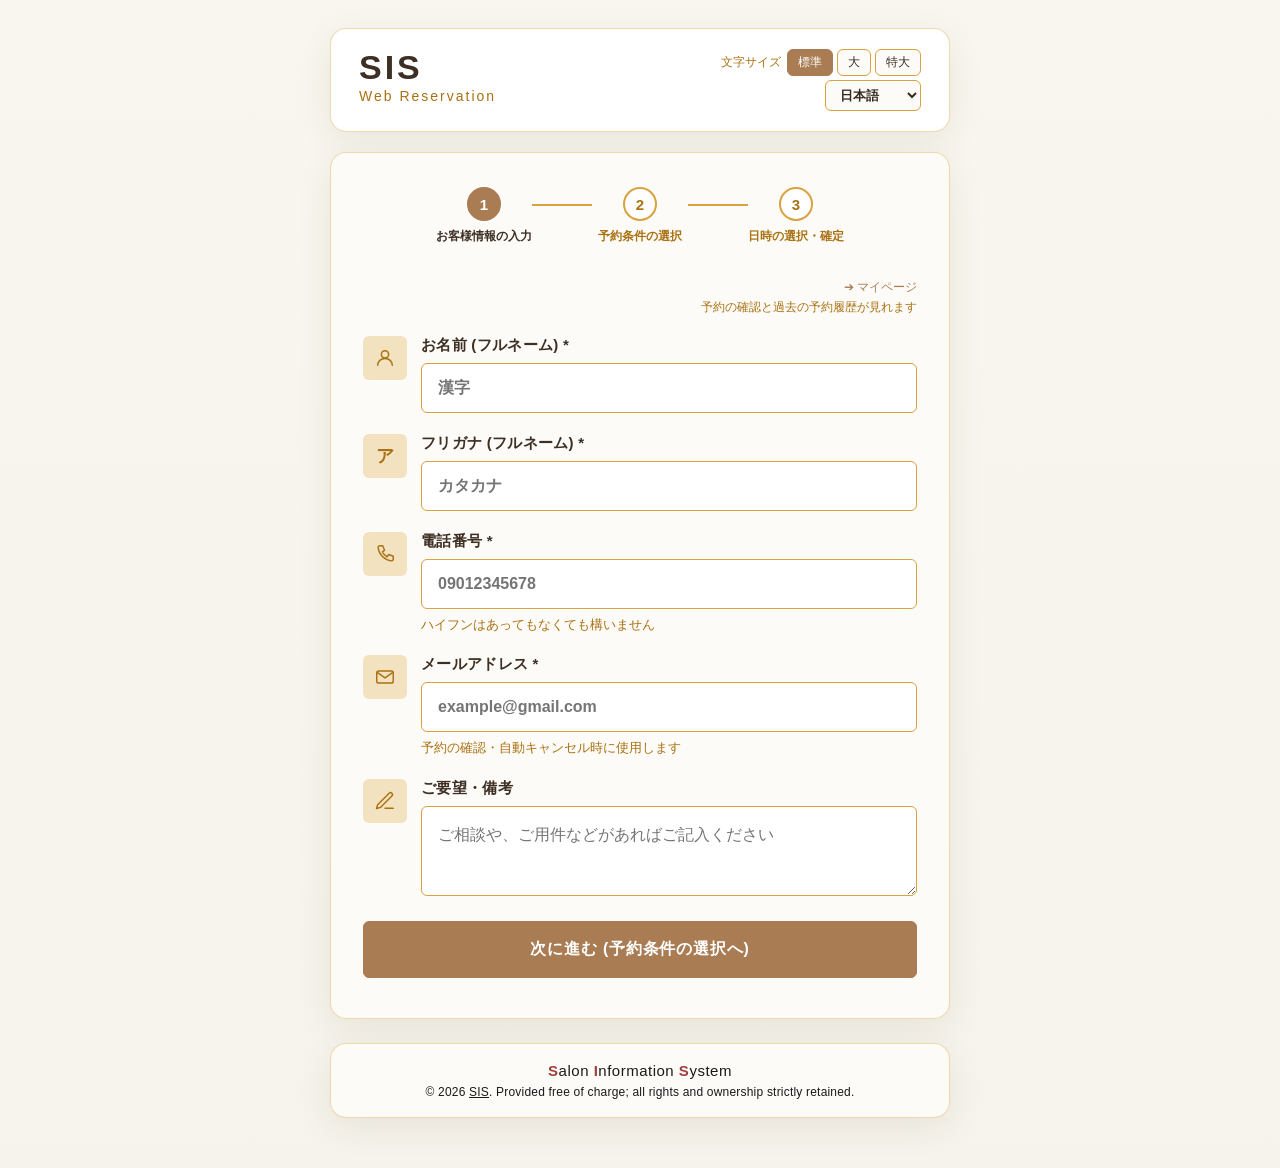
==== commit a94f828b: "Add files via upload" ====
--- a/index.html
+++ b/index.html
@@ -298,15 +298,15 @@
 </div>
 
 <!-- スクリプトの読み込み末尾にバージョンを追加して強制読み込みを実施 -->
-<script src="./js/i18n.js?v=1.0.0"></script>
-<script src="./js/config.js?v=1.21.0"></script>
-<script src="./js/storage.js?v=1.21.0"></script>
-<script src="./js/api.js?v=1.21.0"></script>
-<script src="./js/utils.js?v=1.21.0"></script>
-<script src="./js/ui-core.js?v=1.0.1"></script>
-<script src="./js/ui-timetable.js?v=1.0.0"></script>
-<script src="./js/ui-events.js?v=1.0.0"></script>
-<script src="./js/booking.js?v=1.21.0"></script>
+<script src="./js/i18n.js?v=1.0.0" defer></script>
+<script src="./js/config.js?v=1.21.0" defer></script>
+<script src="./js/storage.js?v=1.21.0" defer></script>
+<script src="./js/api.js?v=1.21.0" defer></script>
+<script src="./js/utils.js?v=1.21.0" defer></script>
+<script src="./js/ui-core.js?v=1.0.1" defer></script>
+<script src="./js/ui-timetable.js?v=1.0.0" defer></script>
+<script src="./js/ui-events.js?v=1.0.0" defer></script>
+<script src="./js/booking.js?v=1.21.0" defer></script>
 
 </body>
 </html>
